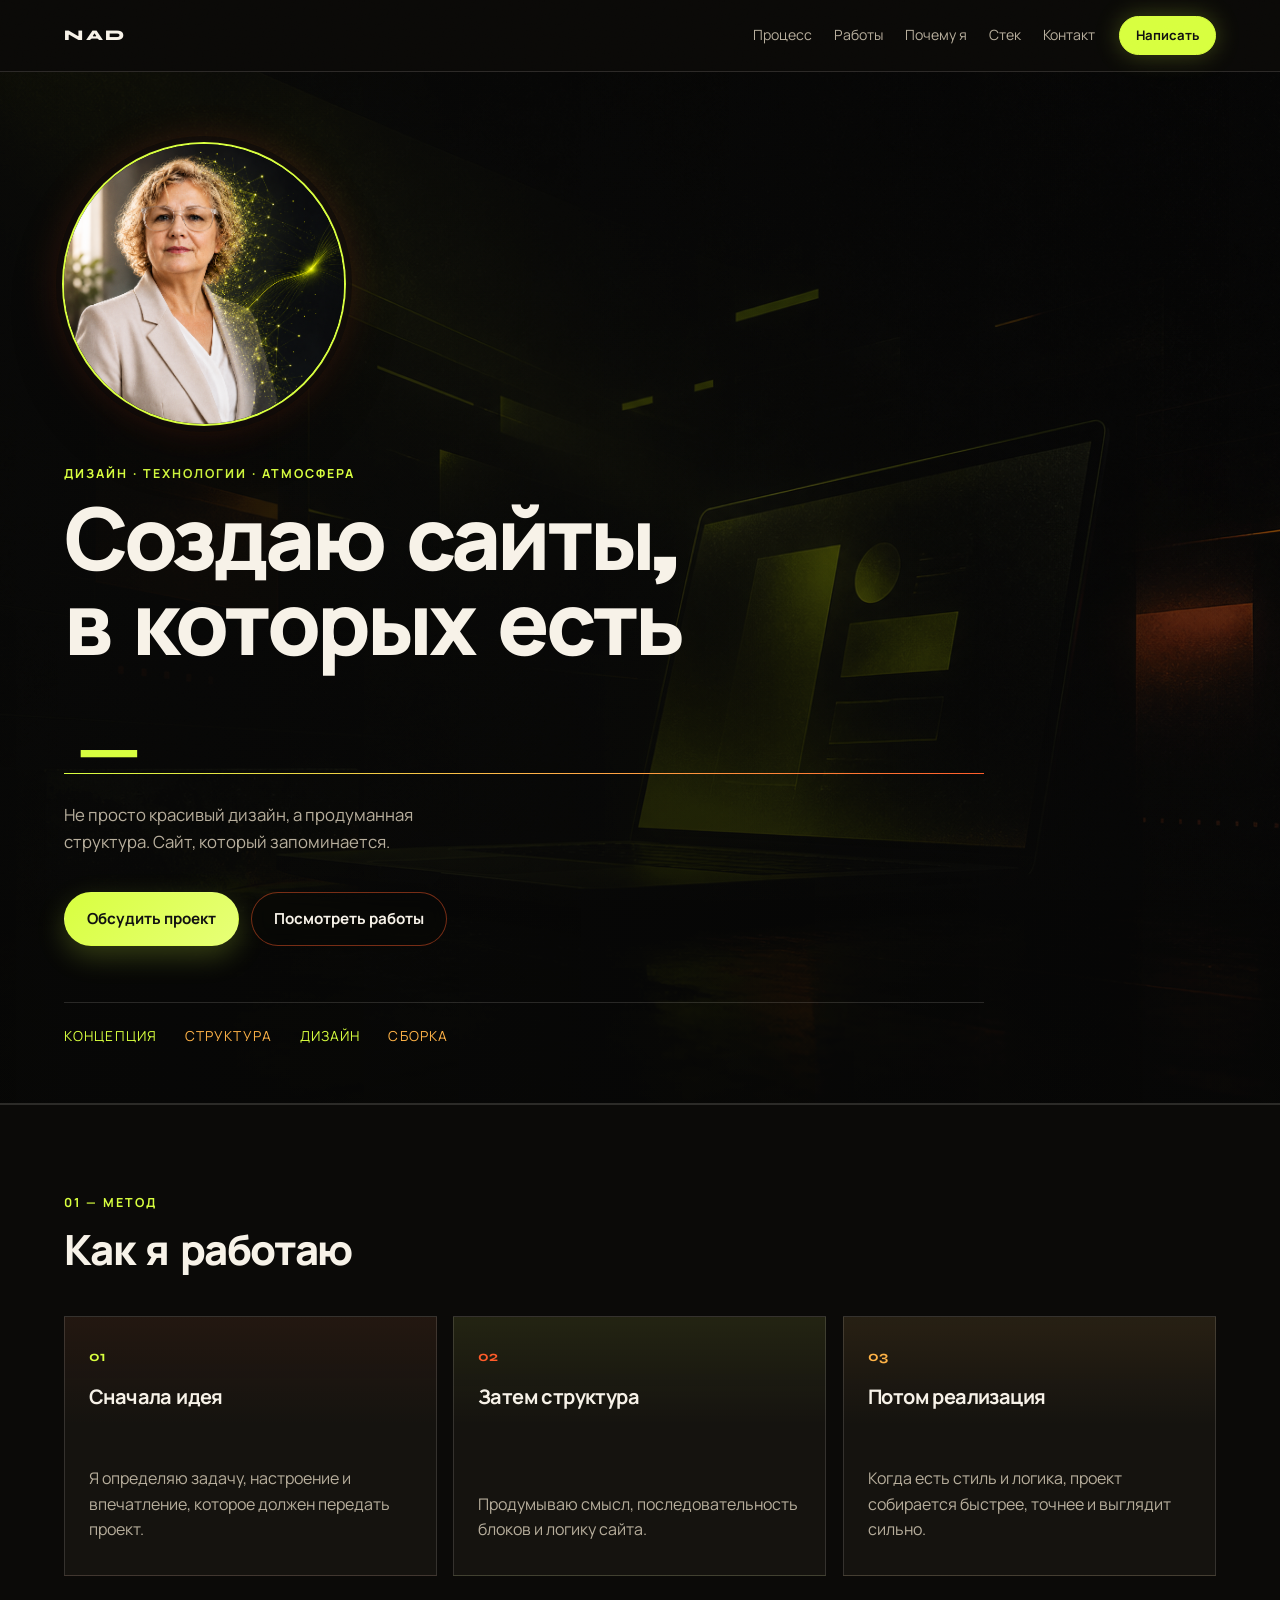
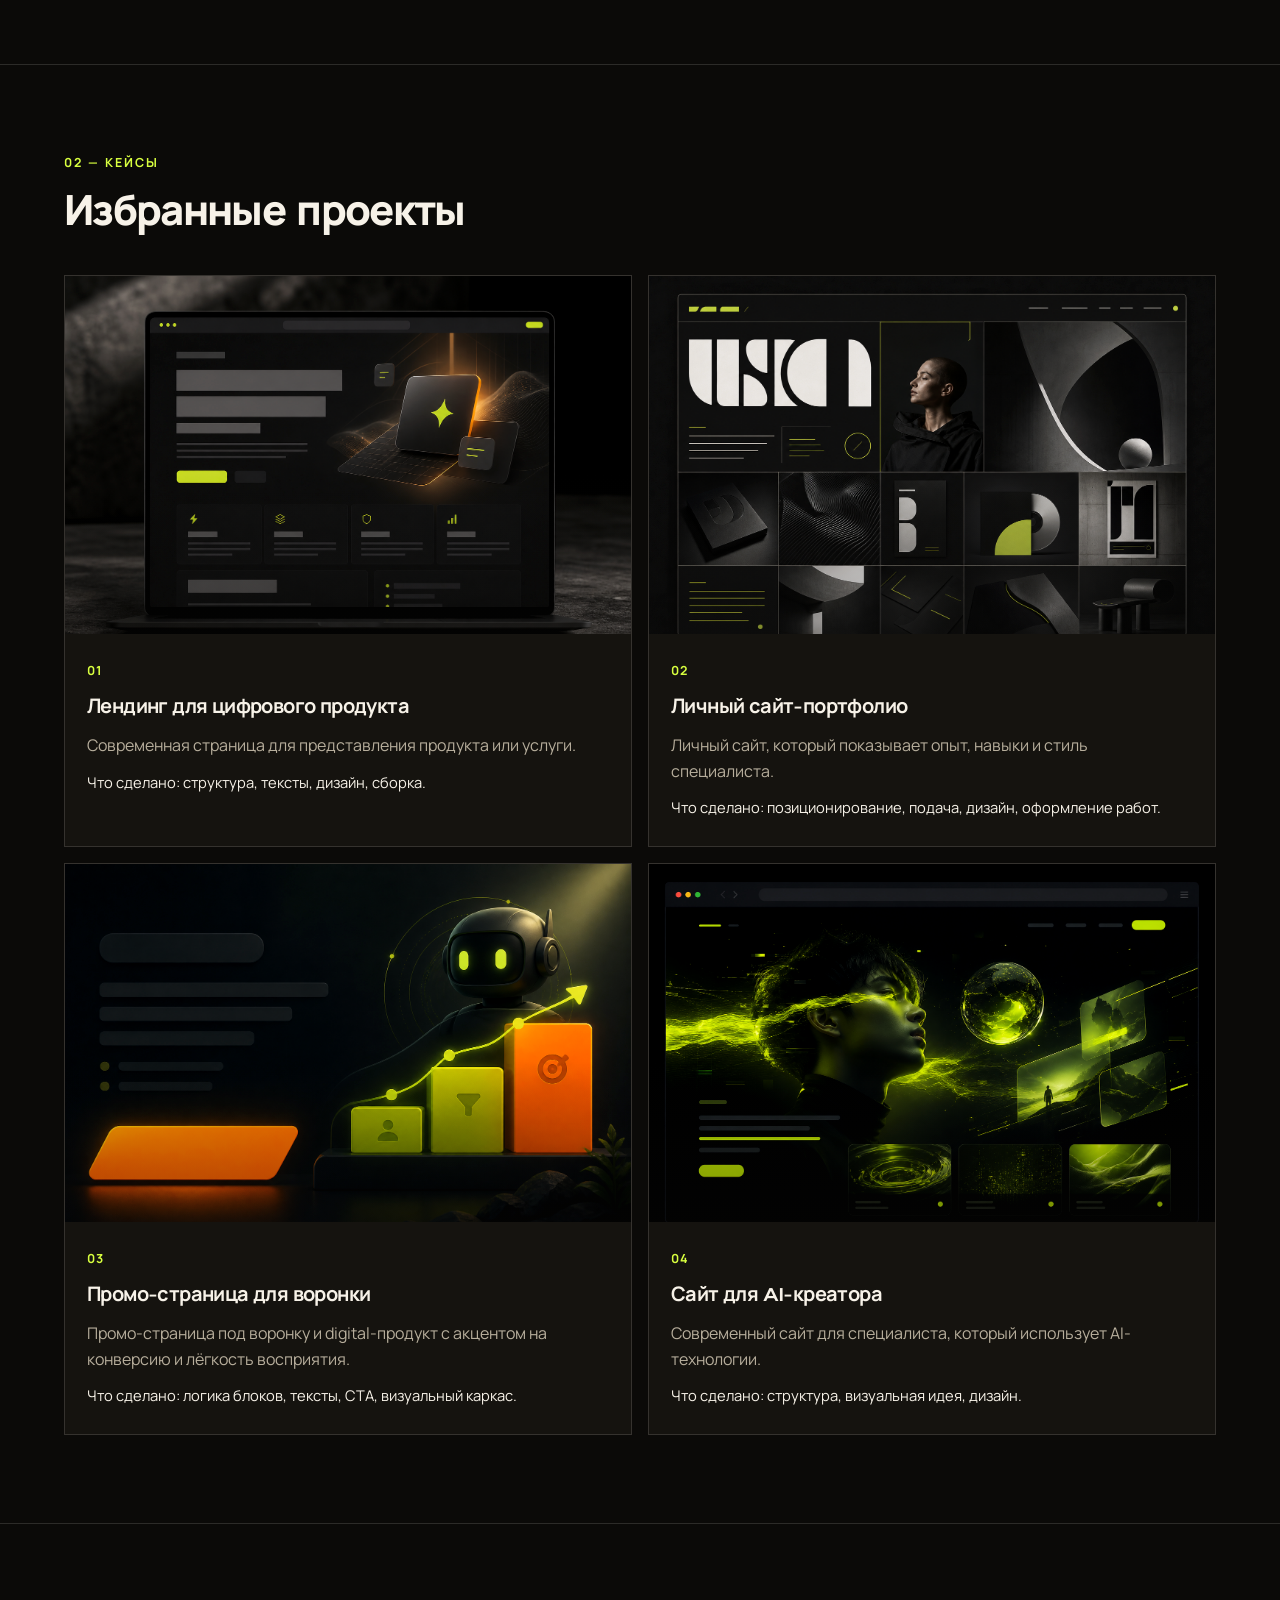
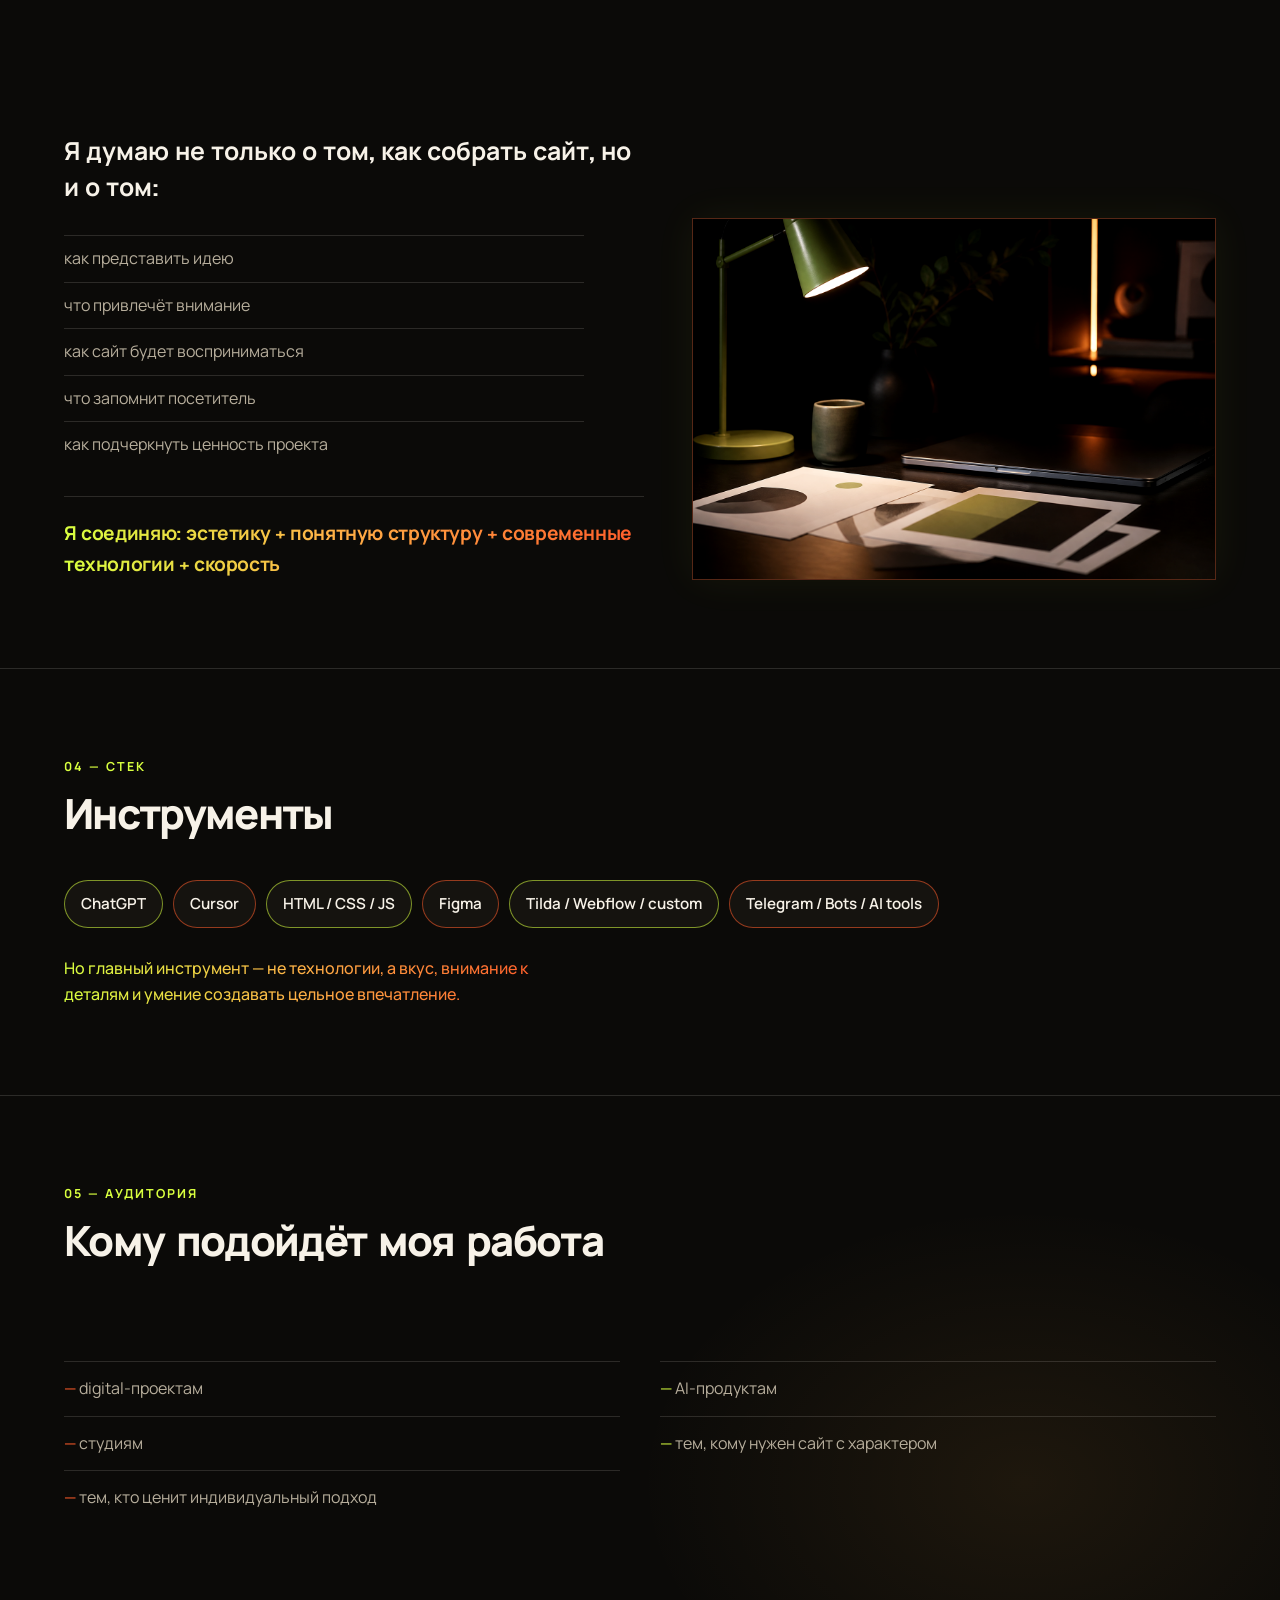
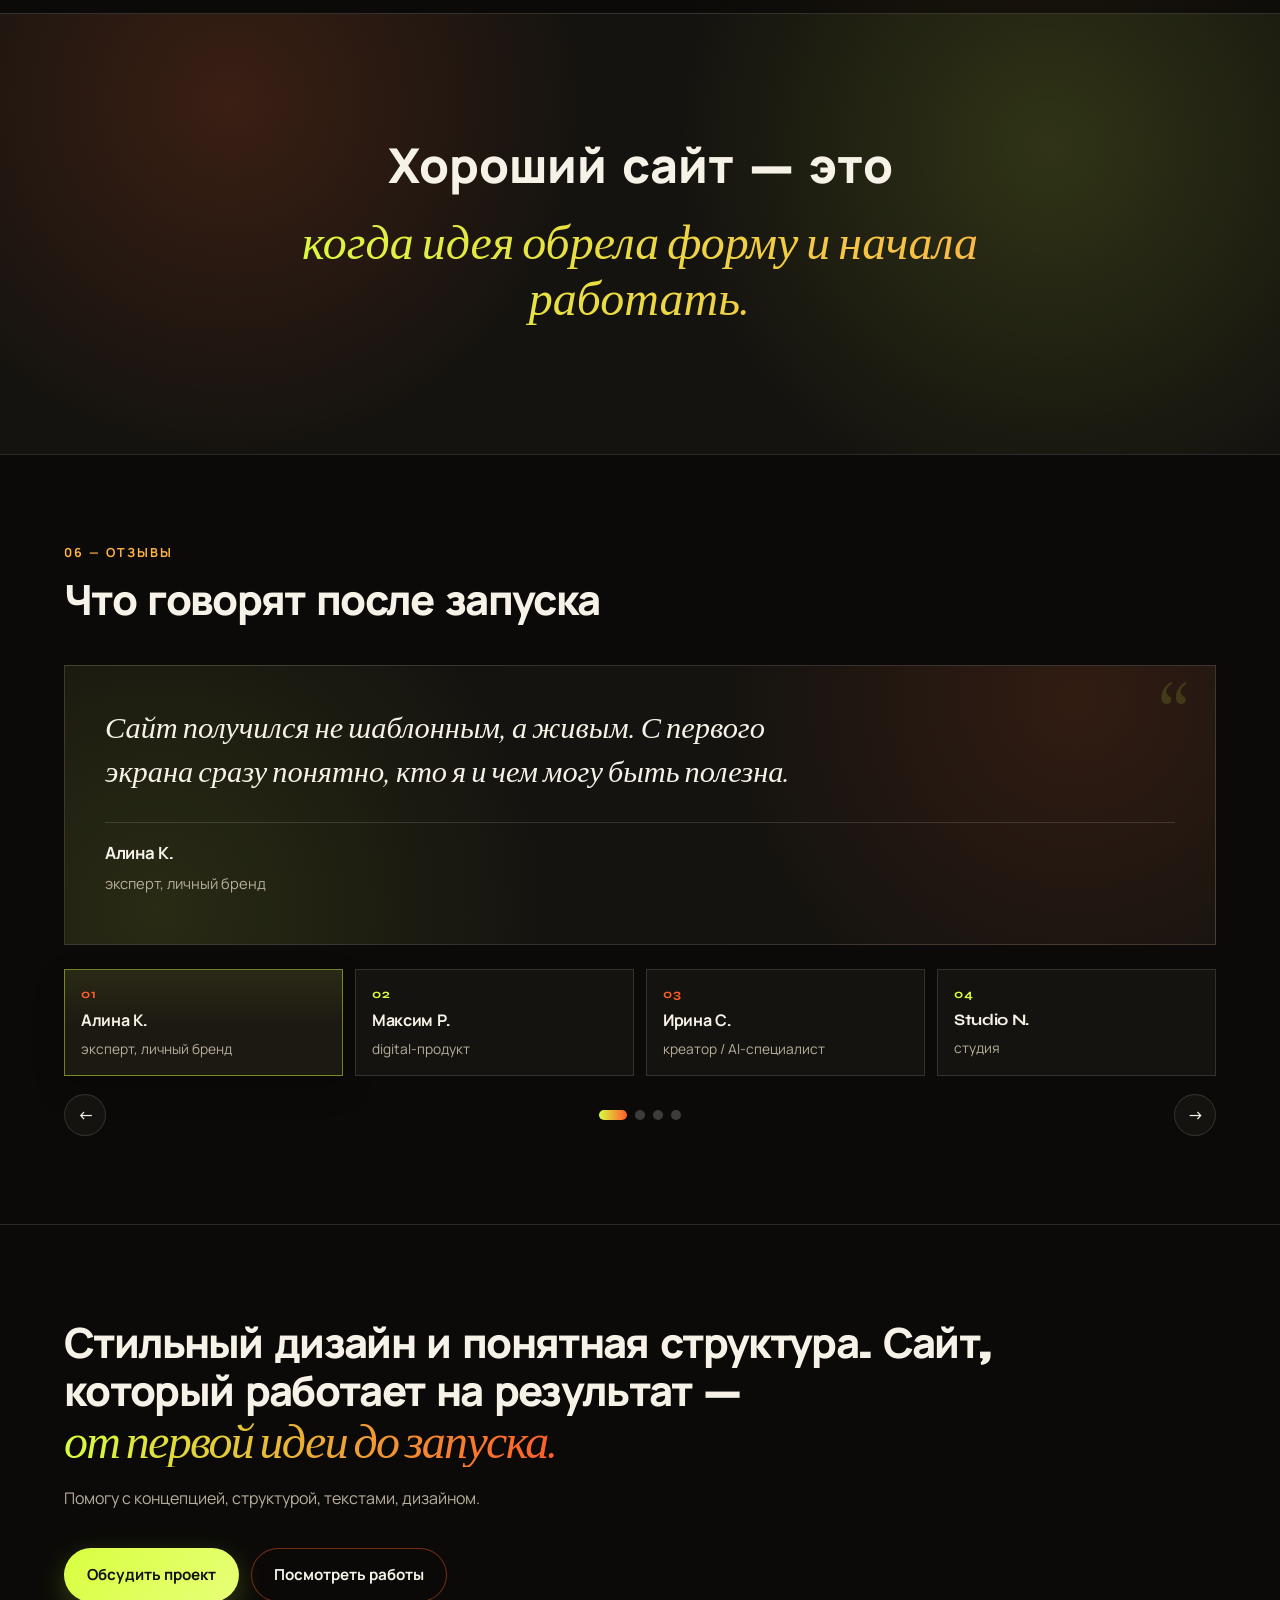
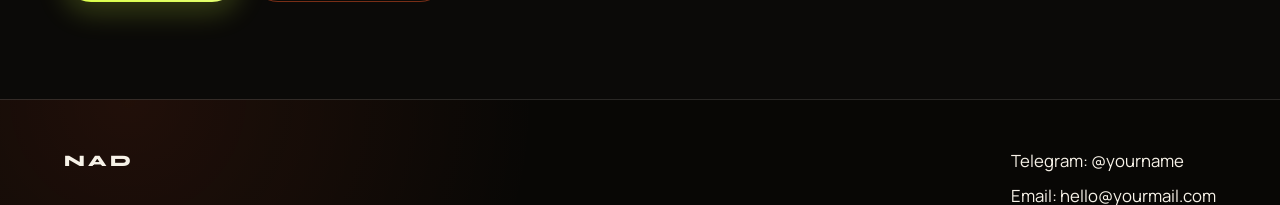
==== index.html @ 9523863a "Move index.html to root so GitHub Pages serves the site. Co-authored-by: Cursor <cursoragent@cursor." ====
﻿<!DOCTYPE html>
<html lang="ru">
<head>
  <meta charset="UTF-8" />
  <meta name="viewport" content="width=device-width, initial-scale=1.0" />
  <title>NAD — сайты с характером</title>
  <meta name="description" content="Концепция, структура, дизайн, сборка. От первой идеи до готовой страницы." />
  <link rel="preconnect" href="https://fonts.googleapis.com" />
  <link rel="preconnect" href="https://fonts.gstatic.com" crossorigin />
  <link href="https://fonts.googleapis.com/css2?family=Instrument+Serif:ital@0;1&family=Manrope:wght@400;500;600;700&family=Syne:wght@500;600;700;800&display=swap" rel="stylesheet" />
  <link rel="stylesheet" href="css/style.css" />
</head>
<body>
  <div class="noise" aria-hidden="true"></div>

  <header class="header">
    <a class="logo" href="#top">NAD</a>
    <input class="nav-toggle" type="checkbox" id="nav-toggle" />
    <label class="burger" for="nav-toggle" aria-label="Меню">
      <span></span>
    </label>
    <nav class="nav">
      <a href="#process">Процесс</a>
      <a href="#projects">Работы</a>
      <a href="#why">Почему я</a>
      <a href="#tools">Стек</a>
      <a href="#contact">Контакт</a>
    </nav>
    <a class="header-cta" href="https://t.me/yourname" target="_blank" rel="noopener">Написать</a>
  </header>

  <main id="top">
    <section class="hero">
      <div class="hero-media" aria-hidden="true">
        <img src="images/hero-atmosphere.png" alt="" />
      </div>
      <div class="hero-content">
        <figure class="hero-portrait">
          <img src="images/portrait.png" alt="NAD — портрет" />
        </figure>
        <div class="hero-copy">
          <p class="kicker">ДИЗАЙН · ТЕХНОЛОГИИ · АТМОСФЕРА</p>
          <h1
            class="text-type"
            data-text-type
            data-texts="Создаю сайты,\nв которых есть\nэнергия и характер"
            data-typing-speed="75"
            data-deleting-speed="50"
            data-pause-duration="1500"
            data-cursor-blink="0.5"
            data-cursor-character="_"
          >Создаю сайты,
в которых есть
<em>энергия и характер</em></h1>
          <p class="hero-lead">
            Не просто красивый дизайн, а продуманная структура. Сайт, который запоминается.
          </p>
          <div class="hero-actions">
            <a class="btn btn-primary" href="https://t.me/yourname" target="_blank" rel="noopener">Обсудить проект</a>
            <a class="btn btn-ghost" href="#projects">Посмотреть работы</a>
          </div>
          <div class="hero-meta">
            <span>Концепция</span>
            <span>Структура</span>
            <span>Дизайн</span>
            <span>Сборка</span>
          </div>
        </div>
      </div>
    </section>

    <section class="section" id="process">
      <div class="section-head" data-reveal>
        <p class="kicker">01 — Метод</p>
        <h2>Как я работаю</h2>
      </div>
      <div class="process-grid">
        <article class="process-card" data-reveal>
          <span class="num">01</span>
          <h3>Сначала идея</h3>
          <p>Я определяю задачу, настроение и впечатление, которое должен передать проект.</p>
        </article>
        <article class="process-card" data-reveal>
          <span class="num">02</span>
          <h3>Затем структура</h3>
          <p>Продумываю смысл, последовательность блоков и логику сайта.</p>
        </article>
        <article class="process-card" data-reveal>
          <span class="num">03</span>
          <h3>Потом реализация</h3>
          <p>Когда есть стиль и логика, проект собирается быстрее, точнее и выглядит сильно.</p>
        </article>
      </div>
    </section>

    <section class="section" id="projects">
      <div class="section-head" data-reveal>
        <p class="kicker">02 — Кейсы</p>
        <h2>Избранные проекты</h2>
      </div>
      <div class="projects-grid">
        <article class="project" data-reveal>
          <div class="project-visual">
            <img src="images/project-landing.png" alt="Превью лендинга для цифрового продукта" />
          </div>
          <div class="project-body">
            <span class="project-index">01</span>
            <h3>Лендинг для цифрового продукта</h3>
            <p>Современная страница для представления продукта или услуги.</p>
            <p class="done">Что сделано: структура, тексты, дизайн, сборка.</p>
          </div>
        </article>

        <article class="project" data-reveal>
          <div class="project-visual">
            <img src="images/project-portfolio.png" alt="Превью личного сайта-портфолио" />
          </div>
          <div class="project-body">
            <span class="project-index">02</span>
            <h3>Личный сайт-портфолио</h3>
            <p>Личный сайт, который показывает опыт, навыки и стиль специалиста.</p>
            <p class="done">Что сделано: позиционирование, подача, дизайн, оформление работ.</p>
          </div>
        </article>

        <article class="project" data-reveal>
          <div class="project-visual">
            <img src="images/project-funnel.png" alt="Превью промо-страницы для воронки" />
          </div>
          <div class="project-body">
            <span class="project-index">03</span>
            <h3>Промо-страница для воронки</h3>
            <p>Промо-страница под воронку и digital-продукт с акцентом на конверсию и лёгкость восприятия.</p>
            <p class="done">Что сделано: логика блоков, тексты, CTA, визуальный каркас.</p>
          </div>
        </article>

        <article class="project" data-reveal>
          <div class="project-visual">
            <img src="images/project-ai-creator.png" alt="Превью сайта для AI-креатора" />
          </div>
          <div class="project-body">
            <span class="project-index">04</span>
            <h3>Сайт для AI-креатора</h3>
            <p>Современный сайт для специалиста, который использует AI-технологии.</p>
            <p class="done">Что сделано: структура, визуальная идея, дизайн.</p>
          </div>
        </article>
      </div>
    </section>

    <section class="section why" id="why">
      <div class="section-head" data-reveal>
        <p class="kicker">03 — Подход</p>
        <h2>Мой подход — видеть проект целиком</h2>
      </div>
      <div class="why-layout">
        <div class="why-copy" data-reveal>
          <p class="why-lead">Я думаю не только о том, как собрать сайт, но и о том:</p>
          <div class="why-cols">
            <ul>
              <li>как представить идею</li>
              <li>что привлечёт внимание</li>
              <li>как сайт будет восприниматься</li>
              <li>что запомнит посетитель</li>
              <li>как подчеркнуть ценность проекта</li>
            </ul>
          </div>
          <p class="formula">Я соединяю: эстетику + понятную структуру + современные технологии + скорость</p>
        </div>
        <figure class="why-photo" data-reveal="fade">
          <img src="images/approach-workspace.png" alt="Атмосфера рабочей среды" />
        </figure>
      </div>
    </section>

    <section class="section" id="tools">
      <div class="section-head" data-reveal>
        <p class="kicker">04 — Стек</p>
        <h2>Инструменты</h2>
      </div>
      <div class="badges">
        <span data-reveal data-glow="lime">ChatGPT</span>
        <span data-reveal data-glow="orange">Cursor</span>
        <span data-reveal data-glow="lime">HTML / CSS / JS</span>
        <span data-reveal data-glow="orange">Figma</span>
        <span data-reveal data-glow="lime">Tilda / Webflow / custom</span>
        <span data-reveal data-glow="orange">Telegram / Bots / AI tools</span>
      </div>
      <p class="tools-note" data-reveal>Но главный инструмент — не технологии, а вкус, внимание к деталям и умение создавать цельное впечатление.</p>
    </section>

    <section class="section" id="audience">
      <div class="section-head" data-reveal>
        <p class="kicker">05 — Аудитория</p>
        <h2>Кому подойдёт моя работа</h2>
      </div>
      <ul class="audience">
        <li data-reveal>экспертам</li>
        <li data-reveal>креаторам</li>
        <li data-reveal>digital-проектам</li>
        <li data-reveal>AI-продуктам</li>
        <li data-reveal>студиям</li>
        <li data-reveal>тем, кому нужен сайт с характером</li>
        <li data-reveal>тем, кто ценит индивидуальный подход</li>
      </ul>
    </section>

    <section class="manifesto" id="manifesto" data-reveal="scale">
      <p>
        Хороший сайт — это
        <em> когда идея обрела форму и начала работать.</em>
      </p>
    </section>

    <section class="section testimonials" id="testimonials">
      <div class="section-head" data-reveal>
        <p class="kicker">06 — Отзывы</p>
        <h2>Что говорят после запуска</h2>
      </div>

      <div class="testimonials-shell" data-reveal>
        <article class="testimonial-panel is-active" aria-live="polite">
          <span class="testimonial-mark" aria-hidden="true">“</span>
          <blockquote class="testimonial-quote"></blockquote>
          <footer class="testimonial-meta">
            <p class="testimonial-name"></p>
            <p class="testimonial-role"></p>
          </footer>
        </article>

        <div class="testimonials-controls">
          <div class="testimonial-cards" role="tablist" aria-label="Отзывы клиентов"></div>
          <div class="testimonials-nav">
            <button class="testimonial-arrow testimonial-arrow--prev" type="button" aria-label="Предыдущий отзыв">←</button>
            <div class="testimonial-dots" role="tablist" aria-label="Выбор отзыва"></div>
            <button class="testimonial-arrow testimonial-arrow--next" type="button" aria-label="Следующий отзыв">→</button>
          </div>
        </div>
      </div>
    </section>

    <section class="cta" id="cta" data-reveal>
      <div class="cta-glow" aria-hidden="true"></div>
      <h2>Стильный дизайн и понятная структура. Сайт, который работает на результат — <em>от первой идеи до запуска.</em></h2>
      <p>Помогу с концепцией, структурой, текстами, дизайном.</p>
      <div class="hero-actions">
        <a class="btn btn-primary" href="https://t.me/yourname" target="_blank" rel="noopener">Обсудить проект</a>
        <a class="btn btn-ghost" href="#projects">Посмотреть работы</a>
      </div>
    </section>
  </main>

  <footer class="footer" id="contact">
    <div class="footer-top">
      <p class="footer-brand">NAD</p>
      <div class="footer-contacts">
        <a href="https://t.me/yourname" target="_blank" rel="noopener">Telegram: @yourname</a>
        <a href="mailto:hello@yourmail.com">Email: hello@yourmail.com</a>
      </div>
    </div>
    <p class="copy">© 2026 · сайты с характером</p>
  </footer>
  <script src="js/text-type.js" defer></script>
  <script src="js/reveal.js" defer></script>
  <script src="js/testimonials.js" defer></script>
</body>
</html>
---- css/style.css ----
:root {
  --bg: #0b0a08;
  --bg-2: #15130f;
  --bg-3: #1c1812;
  --text: #f7f2e8;
  --muted: #b7ae9c;
  --line: rgba(247, 242, 232, 0.14);
  --accent: #d8ff3f;
  --accent-2: #ff5c2a;
  --accent-3: #ffb347;
  --glow-lime: rgba(216, 255, 63, 0.18);
  --glow-orange: rgba(255, 92, 42, 0.2);

  --serif: "Instrument Serif", Georgia, serif;
  --display: "Syne", "Manrope", sans-serif;
  --sans: "Manrope", system-ui, sans-serif;

  --pad: clamp(20px, 5vw, 72px);
  --max: 1180px;
}

*,
*::before,
*::after {
  box-sizing: border-box;
}

html {
  scroll-behavior: smooth;
}

body {
  margin: 0;
  font-family: var(--sans);
  background:
    radial-gradient(900px 480px at 12% -8%, var(--glow-orange), transparent 55%),
    radial-gradient(800px 420px at 92% 8%, var(--glow-lime), transparent 50%),
    radial-gradient(700px 500px at 80% 70%, rgba(255, 179, 71, 0.08), transparent 55%),
    var(--bg);
  color: var(--text);
  line-height: 1.6;
  font-size: 1.05rem;
  overflow-x: hidden;
}

img {
  max-width: 100%;
  display: block;
}

a {
  color: inherit;
  text-decoration: none;
}

h1,
h2,
h3,
p,
ul {
  margin: 0;
}

.noise {
  pointer-events: none;
  position: fixed;
  inset: 0;
  z-index: 50;
  opacity: 0.07;
  mix-blend-mode: overlay;
  background-image: url("data:image/svg+xml,%3Csvg xmlns='http://www.w3.org/2000/svg' width='180' height='180'%3E%3Cfilter id='n'%3E%3CfeTurbulence type='fractalNoise' baseFrequency='.85' numOctaves='2' stitchTiles='stitch'/%3E%3C/filter%3E%3Crect width='180' height='180' filter='url(%23n)' opacity='.7'/%3E%3C/svg%3E");
}

.header {
  position: sticky;
  top: 0;
  z-index: 40;
  display: flex;
  align-items: center;
  gap: 24px;
  padding: 16px var(--pad);
  background: rgba(11, 10, 8, 0.78);
  backdrop-filter: blur(18px);
  border-bottom: 1px solid var(--line);
}

.logo {
  font-family: var(--display);
  font-weight: 800;
  letter-spacing: 0.18em;
  font-size: 0.92rem;
}

.nav {
  display: flex;
  gap: 22px;
  margin-left: auto;
  font-size: 0.88rem;
  color: var(--muted);
}

.nav a:hover {
  color: var(--accent);
}

.header-cta {
  border: 1px solid var(--accent);
  color: #111;
  background: var(--accent);
  padding: 8px 16px;
  border-radius: 999px;
  font-size: 0.82rem;
  font-weight: 700;
  box-shadow: 0 0 24px rgba(216, 255, 63, 0.25);
}

.nav-toggle {
  display: none;
}

.burger {
  display: none;
}

.hero {
  position: relative;
  min-height: min(100vh, 920px);
  display: flex;
  align-items: flex-start;
  padding: 0;
  max-width: none;
  margin: 0;
  overflow: hidden;
  border-bottom: 1px solid var(--line);
}

.hero-media {
  position: absolute;
  inset: 0;
  z-index: 0;
}

.hero-media img {
  width: 100%;
  height: 100%;
  object-fit: cover;
  object-position: center;
  transform: scale(1.02);
  animation: heroDrift 18s ease-in-out infinite alternate;
}

.hero-media::after {
  content: "";
  position: absolute;
  inset: 0;
  background:
    linear-gradient(90deg, rgba(7, 7, 6, 0.92) 0%, rgba(7, 7, 6, 0.72) 42%, rgba(7, 7, 6, 0.35) 100%),
    linear-gradient(180deg, rgba(7, 7, 6, 0.35) 0%, rgba(7, 7, 6, 0.15) 40%, rgba(7, 7, 6, 0.88) 100%);
}

.hero-content {
  position: relative;
  z-index: 1;
  width: 100%;
  max-width: calc(var(--max) + var(--pad) * 2);
  margin: 0 auto;
  padding: clamp(56px, 8vh, 88px) var(--pad) 56px;
  display: grid;
  grid-template-columns: 1fr;
  gap: clamp(28px, 4vw, 40px);
  align-items: start;
  justify-items: start;
}

.hero-copy {
  min-width: 0;
  width: 100%;
  max-width: 920px;
}

.hero-portrait {
  margin: 0;
  justify-self: start;
  width: min(42vw, 280px);
  aspect-ratio: 1;
  border-radius: 50%;
  overflow: hidden;
  background: #050504;
  box-shadow:
    0 0 0 2px var(--accent),
    0 0 0 8px rgba(11, 10, 8, 0.65),
    0 0 40px rgba(255, 92, 42, 0.22),
    0 24px 50px rgba(0, 0, 0, 0.45);
  animation: portraitIn 1s ease both;
}

.hero-portrait img {
  width: 100%;
  height: 100%;
  object-fit: cover;
  object-position: center;
  display: block;
  transform: scale(1.02);
}

@keyframes portraitIn {
  from {
    opacity: 0;
    transform: translateY(18px) scale(0.96);
  }
  to {
    opacity: 1;
    transform: none;
  }
}

@keyframes heroDrift {
  from {
    transform: scale(1.02) translate3d(0, 0, 0);
  }
  to {
    transform: scale(1.08) translate3d(-1.5%, -1%, 0);
  }
}

@media (prefers-reduced-motion: reduce) {
  .hero-media img {
    animation: none;
  }
}

.kicker {
  font-size: 0.78rem;
  font-weight: 700;
  letter-spacing: 0.16em;
  text-transform: uppercase;
  color: var(--accent);
  font-family: var(--sans);
  margin-bottom: 16px;
}

.section {
  padding: 88px var(--pad);
  max-width: calc(var(--max) + var(--pad) * 2);
  margin: 0 auto;
  border-top: 1px solid var(--line);
}

.section-head {
  margin-bottom: 40px;
}

.section-head h2 {
  font-family: var(--display);
  font-size: clamp(1.7rem, 3.6vw, 2.6rem);
  font-weight: 800;
  letter-spacing: -0.04em;
  line-height: 1.12;
  color: var(--text);
  max-width: 20ch;
}

.hero h1 {
  font-family: var(--display);
  font-weight: 800;
  font-size: clamp(2.4rem, 7vw, 5.4rem);
  line-height: 0.98;
  letter-spacing: -0.045em;
  max-width: none;
}

.hero h1 em,
.text-type__content em {
  font-family: var(--serif);
  font-style: italic;
  font-weight: 400;
  background: linear-gradient(
    90deg,
    var(--accent) 0%,
    var(--accent-3) 48%,
    var(--accent-2) 100%
  );
  -webkit-background-clip: text;
  background-clip: text;
  color: transparent;
  white-space: nowrap;
}

.text-type {
  display: block;
  min-width: 0;
  white-space: normal;
  padding-bottom: 18px;
  border-bottom: 1px solid transparent;
  border-image: linear-gradient(
    90deg,
    var(--accent) 0%,
    var(--accent-3) 50%,
    var(--accent-2) 100%
  ) 1;
}

.text-type__content {
  display: inline;
}

.text-type__cursor {
  display: inline-block;
  margin-left: 0.12em;
  color: var(--accent);
  font-style: normal;
  font-family: var(--display);
  font-weight: 500;
  animation: cursorBlink var(--cursor-blink, 0.4s) ease-in-out infinite;
}

@keyframes cursorBlink {
  0%,
  45% {
    opacity: 1;
  }
  50%,
  100% {
    opacity: 0;
  }
}

@media (prefers-reduced-motion: reduce) {
  .text-type__cursor {
    animation: none;
    opacity: 1;
  }
}

.hero-lead {
  max-width: 42ch;
  margin-top: 28px;
  color: var(--muted);
  font-size: 1.05rem;
  line-height: 1.6;
  font-family: var(--sans);
}

.hero-actions {
  display: flex;
  flex-wrap: wrap;
  gap: 12px;
  margin-top: 36px;
}

.btn {
  display: inline-flex;
  align-items: center;
  justify-content: center;
  padding: 14px 22px;
  border-radius: 999px;
  font-weight: 700;
  font-size: 0.95rem;
  border: 1px solid transparent;
  transition: transform 0.2s ease, background 0.2s ease, color 0.2s ease, border-color 0.2s ease;
}

.btn:hover {
  transform: translateY(-2px);
}

.btn-primary {
  background: linear-gradient(135deg, var(--accent) 0%, #e7ff78 100%);
  color: #111;
  box-shadow: 0 10px 28px rgba(216, 255, 63, 0.22);
}

.btn-ghost {
  border-color: rgba(255, 92, 42, 0.45);
  color: var(--text);
  background: rgba(11, 10, 8, 0.35);
  backdrop-filter: blur(10px);
}

.btn-ghost:hover {
  border-color: var(--accent-2);
  color: var(--accent-3);
}

.hero-meta {
  display: flex;
  flex-wrap: wrap;
  gap: 10px 28px;
  margin-top: 56px;
  padding-top: 22px;
  border-top: 1px solid var(--line);
  color: var(--muted);
  font-size: 0.86rem;
  letter-spacing: 0.08em;
  text-transform: uppercase;
}

.hero-meta span:nth-child(odd) {
  color: var(--accent);
}

.hero-meta span:nth-child(even) {
  color: var(--accent-3);
}

.process-grid,
.projects-grid {
  display: grid;
  gap: 16px;
}

.process-grid {
  grid-template-columns: repeat(3, 1fr);
}

.process-card {
  background: linear-gradient(180deg, rgba(255, 92, 42, 0.06), transparent 42%), var(--bg-2);
  border: 1px solid var(--line);
  padding: 28px 24px 32px;
  min-height: 260px;
  display: flex;
  flex-direction: column;
  gap: 14px;
}

.process-card:nth-child(2) {
  background: linear-gradient(180deg, rgba(216, 255, 63, 0.07), transparent 42%), var(--bg-2);
}

.process-card:nth-child(3) {
  background: linear-gradient(180deg, rgba(255, 179, 71, 0.08), transparent 42%), var(--bg-2);
}

.process-card .num {
  font-family: var(--display);
  color: var(--accent);
  font-weight: 700;
  font-size: 0.9rem;
}

.process-card:nth-child(2) .num {
  color: var(--accent-2);
}

.process-card:nth-child(3) .num {
  color: var(--accent-3);
}

.process-card h3 {
  font-family: var(--display);
  font-size: 1.25rem;
  font-weight: 700;
  letter-spacing: -0.03em;
  color: var(--text);
}

.process-card p {
  color: var(--muted);
  font-size: 1rem;
  line-height: 1.6;
  margin-top: auto;
}

.projects-grid {
  grid-template-columns: 1fr 1fr;
}

.project {
  background: var(--bg-2);
  border: 1px solid var(--line);
  overflow: hidden;
  display: grid;
  grid-template-rows: minmax(220px, 28vw) 1fr;
  transition: transform 0.25s ease, border-color 0.25s ease;
}

.project:hover {
  transform: translateY(-6px);
  border-color: rgba(255, 92, 42, 0.45);
  box-shadow: 0 18px 40px rgba(0, 0, 0, 0.28);
}

.project-visual {
  position: relative;
  overflow: hidden;
  background: #120f0c;
}

.project-visual img {
  width: 100%;
  height: 100%;
  object-fit: cover;
  object-position: center top;
  transition: transform 0.55s ease, filter 0.55s ease;
  filter: saturate(1.05) contrast(1.04);
}

.project:hover .project-visual img {
  transform: scale(1.05);
  filter: saturate(1.05) contrast(1.08);
}

.project-visual::after {
  content: "";
  position: absolute;
  inset: 0;
  background: linear-gradient(180deg, transparent 55%, rgba(7, 7, 6, 0.35) 100%);
  pointer-events: none;
}

.project-body {
  padding: 22px 22px 26px;
}

.project-index {
  font-family: var(--sans);
  color: var(--accent);
  font-size: 0.78rem;
  font-weight: 700;
  letter-spacing: 0.12em;
}

.project-body h3 {
  font-family: var(--display);
  font-size: 1.25rem;
  font-weight: 700;
  margin: 8px 0 10px;
  letter-spacing: -0.03em;
  color: var(--text);
}

.project-body p {
  color: var(--muted);
  font-size: 1rem;
  line-height: 1.6;
}

.done {
  margin-top: 12px !important;
  color: var(--text) !important;
  font-size: 0.92rem !important;
}

.why-layout {
  display: grid;
  grid-template-columns: 1.05fr 0.95fr;
  gap: clamp(24px, 4vw, 48px);
  align-items: end;
}

.why-copy {
  display: grid;
  gap: 28px;
}

.why-lead {
  font-family: var(--display);
  font-size: clamp(1.2rem, 2.2vw, 1.55rem);
  font-weight: 700;
  line-height: 1.45;
  color: var(--text);
  max-width: 36ch;
}

.why-cols {
  display: grid;
  grid-template-columns: 1fr;
  gap: 24px;
  max-width: 520px;
}

.why-photo {
  margin: 0;
  position: relative;
  overflow: hidden;
  border: 1px solid rgba(255, 92, 42, 0.28);
  background: var(--bg-2);
  min-height: 320px;
  box-shadow: 0 0 40px rgba(216, 255, 63, 0.06);
}

.why-photo img {
  width: 100%;
  height: 100%;
  min-height: 360px;
  object-fit: cover;
  display: block;
  filter: saturate(0.9) contrast(1.05);
}

.why-cols ul {
  list-style: none;
  padding: 0;
}

.why-cols li {
  padding: 10px 0;
  border-top: 1px solid var(--line);
  font-family: var(--sans);
  font-size: 1rem;
  color: var(--muted);
  line-height: 1.6;
  transition: color 0.25s ease, padding-left 0.25s ease;
}

.why-cols li:hover {
  color: var(--accent-3);
  padding-left: 6px;
}

.formula {
  font-family: var(--display);
  font-size: clamp(1rem, 1.8vw, 1.2rem);
  font-weight: 700;
  letter-spacing: -0.02em;
  padding: 22px 0 0;
  border-top: 1px solid var(--line);
  background: linear-gradient(90deg, var(--accent), var(--accent-3) 45%, var(--accent-2));
  -webkit-background-clip: text;
  background-clip: text;
  color: transparent;
}

.badges {
  display: flex;
  flex-wrap: wrap;
  gap: 10px;
}

.badges span {
  border: 1px solid var(--line);
  border-radius: 999px;
  padding: 11px 16px;
  font-family: var(--sans);
  font-size: 0.95rem;
  font-weight: 600;
  color: var(--text);
  background: var(--bg-2);
  transition: border-color 0.25s ease, box-shadow 0.25s ease, transform 0.25s ease, background 0.25s ease;
}

.badges span[data-glow="lime"] {
  border-color: rgba(216, 255, 63, 0.55);
}

.badges span[data-glow="orange"] {
  border-color: rgba(255, 92, 42, 0.55);
}

.badges span:hover {
  transform: translateY(-3px);
  background: var(--bg-3);
}

.badges span[data-glow="lime"]:hover {
  border-color: var(--accent);
  box-shadow: 0 0 0 1px rgba(216, 255, 63, 0.12), 0 8px 20px rgba(216, 255, 63, 0.08);
}

.badges span[data-glow="orange"]:hover {
  border-color: var(--accent-2);
  box-shadow: 0 0 0 1px rgba(255, 92, 42, 0.12), 0 8px 20px rgba(255, 92, 42, 0.1);
}

.tools-note {
  margin-top: 28px;
  max-width: 48ch;
  font-family: var(--sans);
  font-style: normal;
  font-size: 1rem;
  font-weight: 500;
  line-height: 1.6;
  background: linear-gradient(90deg, var(--accent) 0%, var(--accent-3) 48%, var(--accent-2) 100%);
  -webkit-background-clip: text;
  background-clip: text;
  color: transparent;
}

.audience {
  list-style: none;
  padding: 0;
  display: grid;
  grid-template-columns: 1fr 1fr;
  gap: 0 40px;
}

.audience li {
  padding: 14px 0;
  border-top: 1px solid var(--line);
  font-family: var(--sans);
  font-size: 1rem;
  color: var(--muted);
  line-height: 1.6;
  cursor: default;
  transition: color 0.25s ease, padding-left 0.25s ease;
}

.audience li::before {
  content: "— ";
  color: var(--accent-2);
  transition: color 0.25s ease;
}

.audience li:nth-child(even)::before {
  color: var(--accent);
}

.audience li:hover {
  color: var(--accent-3);
  padding-left: 6px;
}

.audience li:hover::before {
  color: var(--accent-3);
}

.manifesto {
  position: relative;
  padding: clamp(80px, 14vh, 140px) var(--pad);
  border-top: 1px solid var(--line);
  overflow: hidden;
  background:
    radial-gradient(circle at 18% 20%, rgba(255, 92, 42, 0.16), transparent 32%),
    radial-gradient(circle at 82% 30%, rgba(216, 255, 63, 0.14), transparent 34%),
    var(--bg-2);
}

.manifesto p {
  max-width: 16ch;
  margin: 0 auto;
  text-align: center;
  font-family: var(--display);
  font-size: clamp(1.7rem, 4.4vw, 3rem);
  font-weight: 800;
  line-height: 1.18;
  color: var(--text);
}

.manifesto em {
  display: block;
  margin-top: 18px;
  font-family: var(--serif);
  font-style: italic;
  font-weight: 400;
  background: linear-gradient(90deg, var(--accent), var(--accent-3));
  -webkit-background-clip: text;
  background-clip: text;
  color: transparent;
}

#testimonials .kicker {
  color: var(--accent-3);
}

.testimonials-shell {
  display: grid;
  gap: 24px;
}

.testimonial-panel {
  position: relative;
  min-height: 280px;
  padding: clamp(28px, 4vw, 40px);
  border: 1px solid var(--line);
  background:
    radial-gradient(circle at 88% 12%, rgba(255, 92, 42, 0.12), transparent 34%),
    radial-gradient(circle at 8% 88%, rgba(216, 255, 63, 0.1), transparent 36%),
    var(--bg-2);
  overflow: hidden;
  transition: opacity 0.45s ease, transform 0.45s ease;
}

.testimonial-panel.is-switching {
  opacity: 0;
  transform: translateY(10px);
}

.testimonial-mark {
  position: absolute;
  top: 12px;
  right: 22px;
  font-family: var(--serif);
  font-size: clamp(4rem, 10vw, 6rem);
  line-height: 1;
  color: rgba(216, 255, 63, 0.14);
  pointer-events: none;
}

.testimonial-quote {
  position: relative;
  z-index: 1;
  margin: 0;
  max-width: 52ch;
  font-family: var(--serif);
  font-size: clamp(1.35rem, 2.6vw, 1.9rem);
  font-style: italic;
  line-height: 1.45;
  color: var(--text);
}

.testimonial-meta {
  position: relative;
  z-index: 1;
  margin-top: 28px;
  padding-top: 18px;
  border-top: 1px solid var(--line);
}

.testimonial-name {
  font-family: var(--display);
  font-size: 1.05rem;
  font-weight: 700;
  letter-spacing: -0.02em;
  color: var(--text);
}

.testimonial-role {
  margin-top: 4px;
  font-family: var(--sans);
  font-size: 0.92rem;
  color: var(--muted);
}

.testimonials-controls {
  display: grid;
  gap: 18px;
}

.testimonial-cards {
  display: grid;
  grid-template-columns: repeat(4, minmax(0, 1fr));
  gap: 12px;
}

.testimonial-card {
  appearance: none;
  border: 1px solid var(--line);
  background: var(--bg-2);
  color: inherit;
  text-align: left;
  padding: 16px;
  cursor: pointer;
  display: grid;
  gap: 8px;
  transition:
    transform 0.25s ease,
    border-color 0.25s ease,
    box-shadow 0.25s ease,
    background 0.25s ease;
}

.testimonial-card:hover {
  transform: translateY(-3px);
  border-color: rgba(255, 179, 71, 0.45);
}

.testimonial-card.is-active {
  border-color: rgba(216, 255, 63, 0.45);
  background:
    linear-gradient(180deg, rgba(216, 255, 63, 0.08), transparent 55%),
    var(--bg-3);
  box-shadow: 0 12px 28px rgba(0, 0, 0, 0.22);
}

.testimonial-card__index {
  font-family: var(--display);
  font-size: 0.78rem;
  font-weight: 700;
  letter-spacing: 0.12em;
  color: var(--accent-2);
}

.testimonial-card:nth-child(even) .testimonial-card__index {
  color: var(--accent);
}

.testimonial-card__name {
  font-family: var(--display);
  font-size: 1rem;
  font-weight: 700;
  letter-spacing: -0.02em;
  color: var(--text);
}

.testimonial-card__role {
  font-family: var(--sans);
  font-size: 0.86rem;
  color: var(--muted);
  line-height: 1.45;
}

.testimonials-nav {
  display: flex;
  align-items: center;
  justify-content: space-between;
  gap: 16px;
}

.testimonial-arrow {
  width: 42px;
  height: 42px;
  border-radius: 999px;
  border: 1px solid var(--line);
  background: var(--bg-2);
  color: var(--text);
  font-family: var(--display);
  font-size: 1rem;
  cursor: pointer;
  transition: transform 0.2s ease, border-color 0.2s ease, color 0.2s ease;
}

.testimonial-arrow:hover {
  transform: translateY(-2px);
  border-color: rgba(255, 92, 42, 0.45);
  color: var(--accent-3);
}

.testimonial-dots {
  display: flex;
  align-items: center;
  justify-content: center;
  gap: 8px;
  flex: 1;
}

.testimonial-dot {
  width: 10px;
  height: 10px;
  border-radius: 999px;
  border: 0;
  padding: 0;
  background: rgba(247, 242, 232, 0.22);
  cursor: pointer;
  transition: transform 0.2s ease, background 0.2s ease, width 0.2s ease;
}

.testimonial-dot.is-active {
  width: 28px;
  background: linear-gradient(90deg, var(--accent), var(--accent-2));
}

.cta {
  position: relative;
  padding: 96px var(--pad);
  max-width: calc(var(--max) + var(--pad) * 2);
  margin: 0 auto;
  border-top: 1px solid var(--line);
  overflow: hidden;
}

.cta h2 {
  position: relative;
  font-family: var(--display);
  font-size: clamp(1.7rem, 3.6vw, 2.6rem);
  font-weight: 800;
  letter-spacing: -0.04em;
  line-height: 1.15;
  color: var(--text);
  max-width: 22ch;
}

/* ВАЖНО: ваш запрос — фраза в em на одной строке, 3rem, Serif + градиент */
.cta h2 em {
  font-family: var(--serif);
  font-style: italic;
  font-weight: 400;
  font-size: 3rem;
  line-height: 1.05;
  display: inline-block;
  white-space: nowrap;
  background: linear-gradient(90deg, var(--accent) 0%, var(--accent-2) 100%);
  -webkit-background-clip: text;
  background-clip: text;
  color: transparent;
}

.cta p {
  position: relative;
  margin-top: 18px;
  color: var(--muted);
  max-width: 46ch;
  font-family: var(--sans);
  font-size: 1rem;
  line-height: 1.6;
}

.footer {
  padding: 48px var(--pad) 32px;
  border-top: 1px solid var(--line);
  background: radial-gradient(circle at 10% 0%, rgba(255, 92, 42, 0.1), transparent 35%), #080705;
}

.footer-top {
  display: flex;
  justify-content: space-between;
  gap: 24px;
  flex-wrap: wrap;
  align-items: flex-start;
}

.footer-brand {
  font-family: var(--display);
  font-size: 1rem;
  font-weight: 800;
  letter-spacing: 0.18em;
  color: var(--text);
}

.footer-contacts {
  display: grid;
  gap: 8px;
  font-family: var(--sans);
}

.footer-contacts a:hover {
  color: var(--accent);
}

.copy {
  margin-top: 28px;
  color: var(--muted);
  font-family: var(--sans);
  font-size: 0.8rem;
}

@media (max-width: 900px) {
  .process-grid,
  .projects-grid,
  .why-layout,
  .why-cols,
  .audience,
  .testimonial-cards {
    grid-template-columns: 1fr 1fr;
  }

  .testimonial-panel {
    min-height: 0;
  }

  .why-photo {
    order: -1;
    min-height: 240px;
  }

  .hero-content {
    grid-template-columns: 1fr;
    padding-top: 64px;
    padding-bottom: 48px;
    justify-items: start;
  }

  .hero-portrait {
    order: 0;
    justify-self: start;
    width: min(58vw, 220px);
  }

  .nav,
  .header-cta {
    display: none;
  }

  .burger {
    display: grid;
    place-items: center;
    margin-left: auto;
    width: 42px;
    height: 42px;
    cursor: pointer;
  }

  .burger span,
  .burger span::before,
  .burger span::after {
    display: block;
    width: 20px;
    height: 1.5px;
    background: var(--text);
    position: relative;
  }

  .burger span::before,
  .burger span::after {
    content: "";
    position: absolute;
    left: 0;
  }

  .burger span::before {
    top: -6px;
  }
  .burger span::after {
    top: 6px;
  }
}

@media (max-width: 560px) {
  .project {
    grid-template-rows: 180px 1fr;
  }
  .manifesto p {
    max-width: none;
    text-align: left;
  }

  .testimonial-cards {
    grid-template-columns: 1fr;
  }

  .testimonial-quote {
    max-width: none;
  }
}

/* Scroll reveal (минимально поддерживаемая база под ваш reveal.js) */
[data-reveal] {
  opacity: 0;
  transform: translate3d(0, 28px, 0);
  transition: opacity 0.7s cubic-bezier(0.22, 1, 0.36, 1),
    transform 0.7s cubic-bezier(0.22, 1, 0.36, 1);
  will-change: opacity, transform;
}

[data-reveal].is-visible {
  opacity: 1;
  transform: none;
}

[data-reveal="fade"] {
  transform: translate3d(0, 16px, 0) scale(0.985);
}

[data-reveal="scale"] {
  transform: translate3d(0, 18px, 0) scale(0.97);
}

@media (prefers-reduced-motion: reduce) {
  [data-reveal] {
    opacity: 1;
    transform: none;
    transition: none;
  }
}
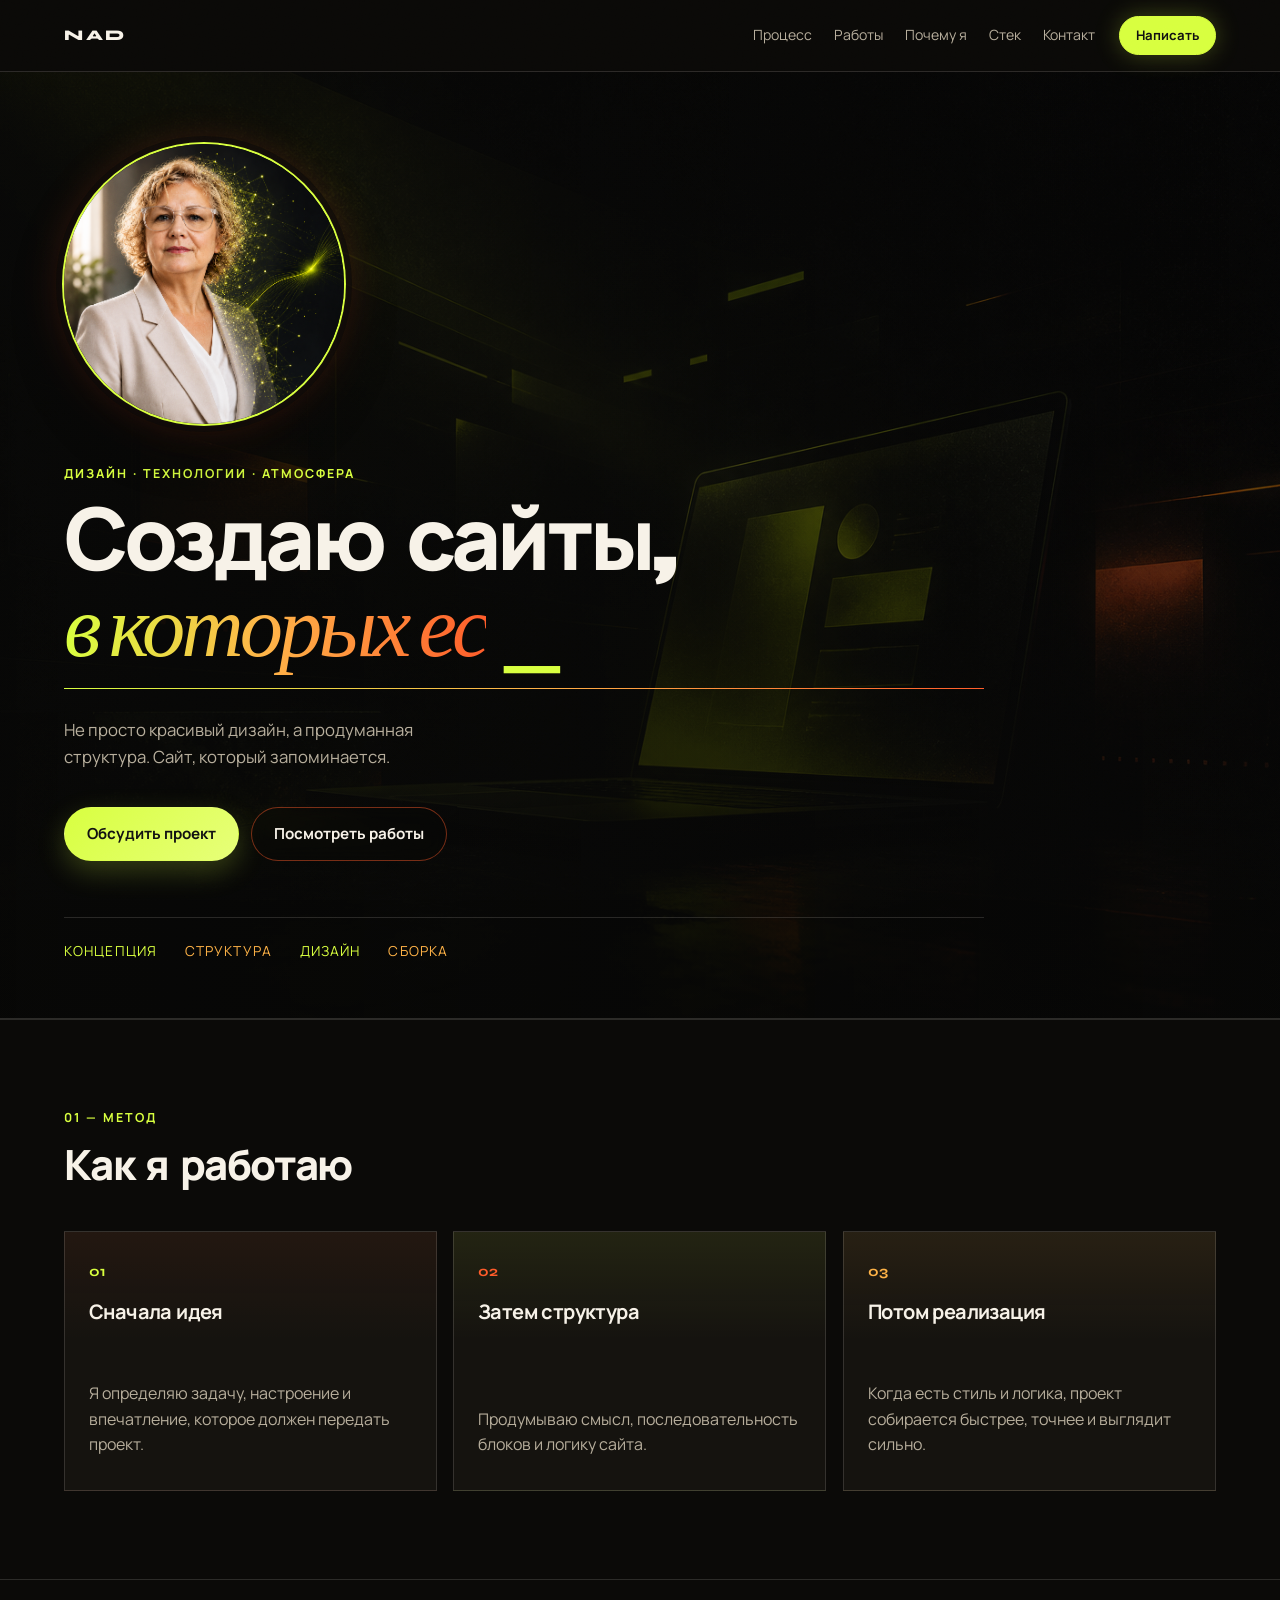
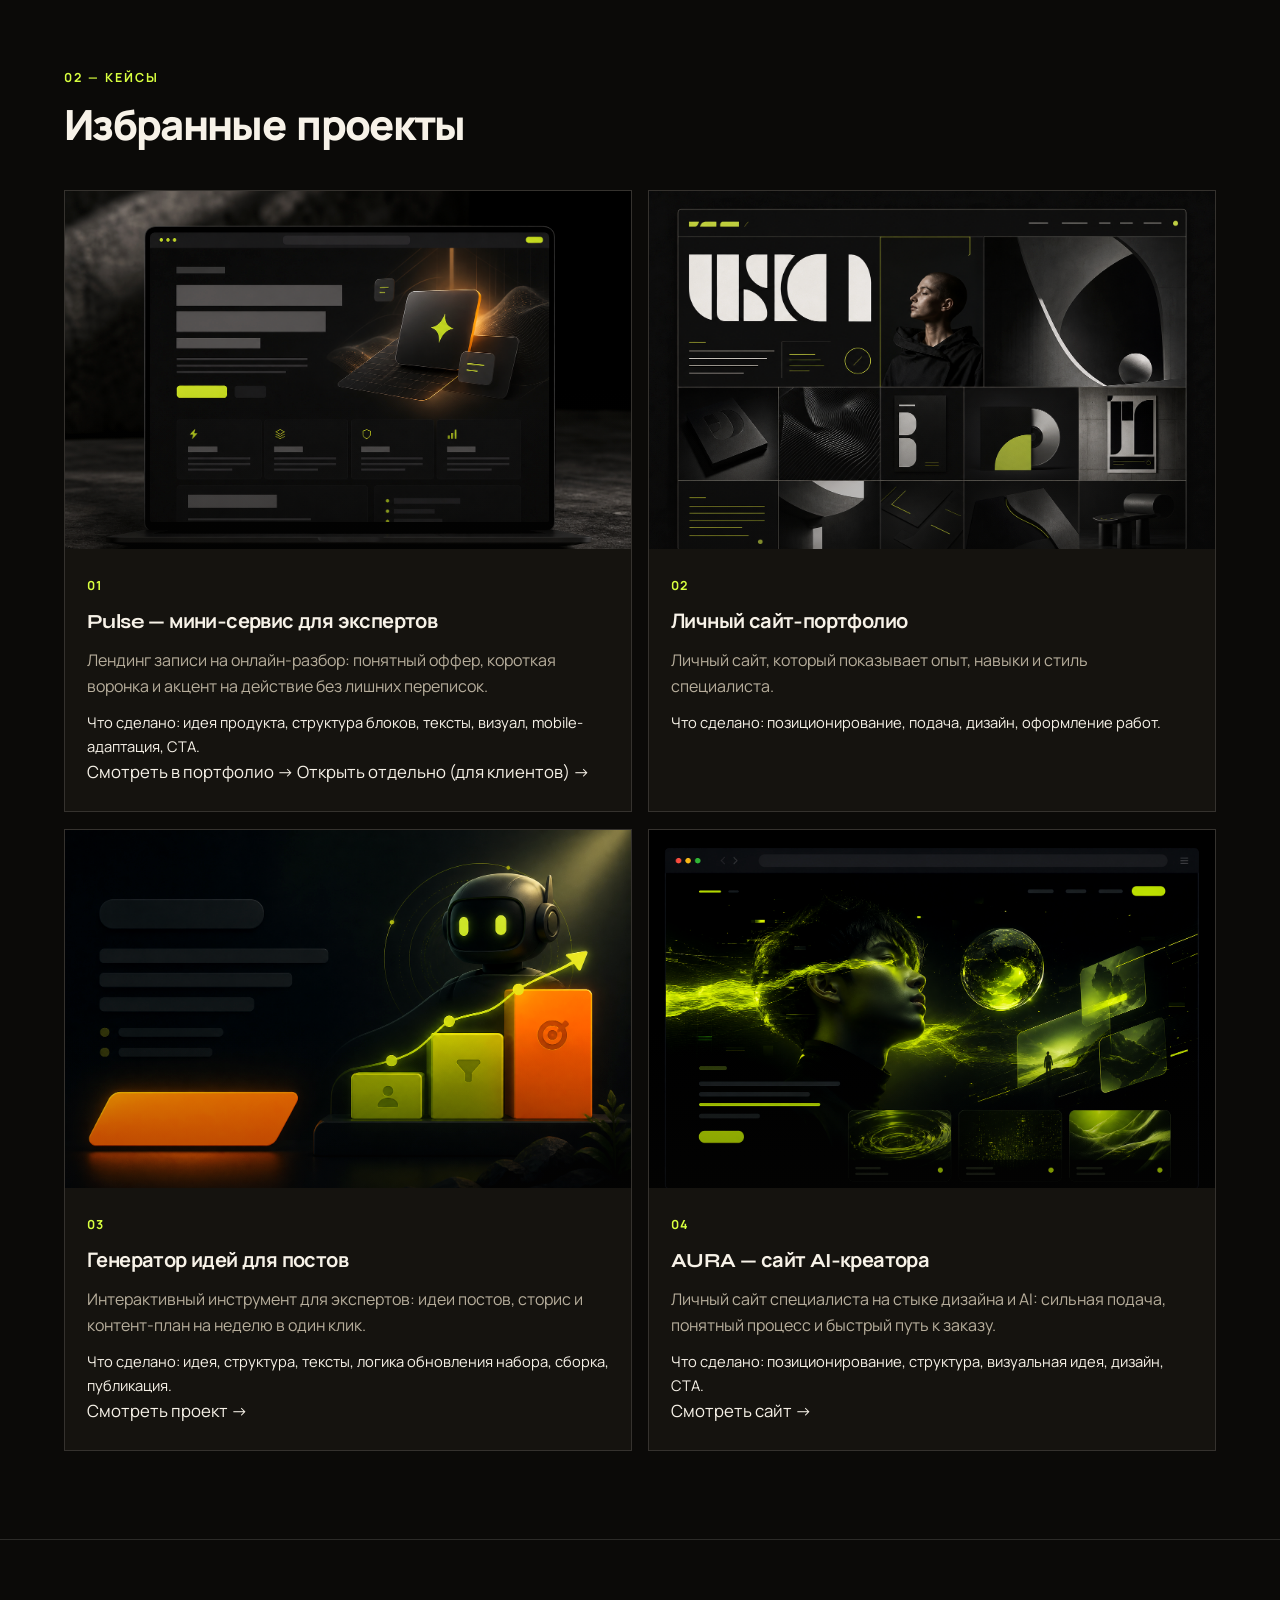
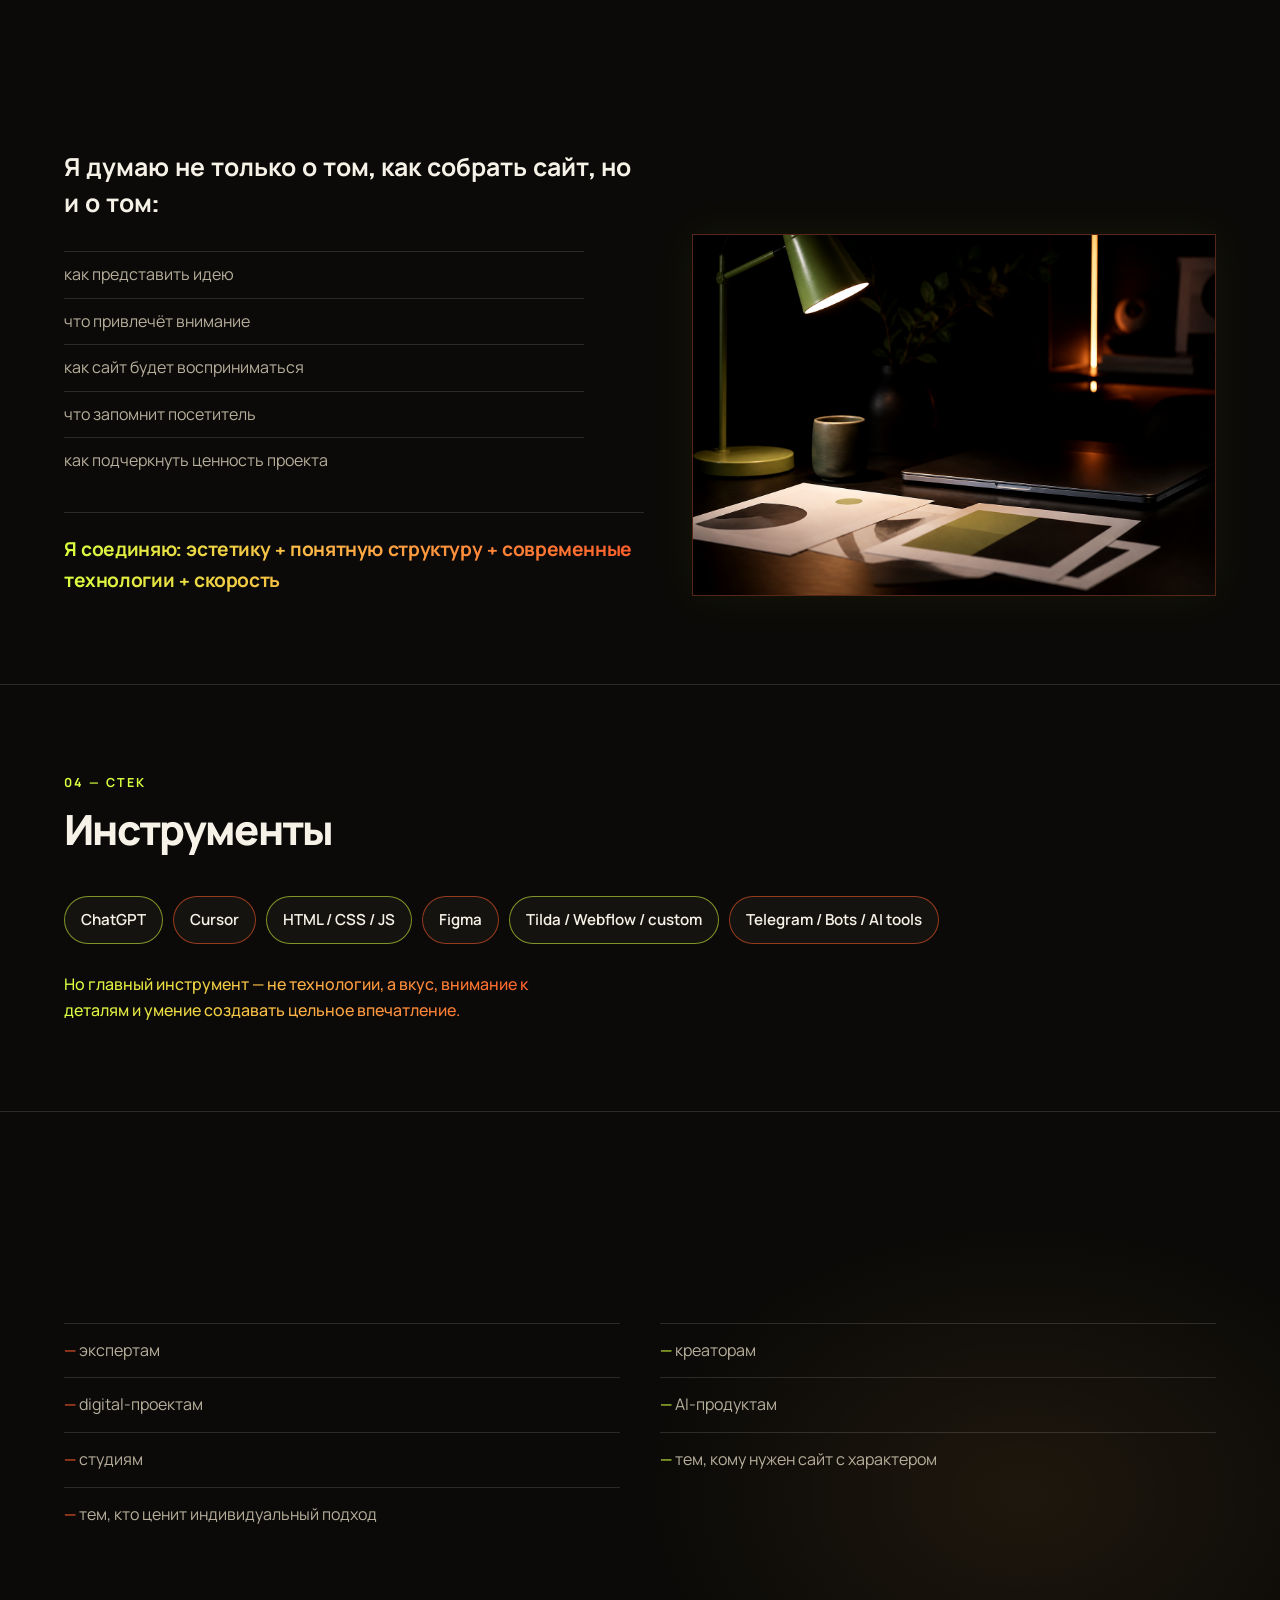
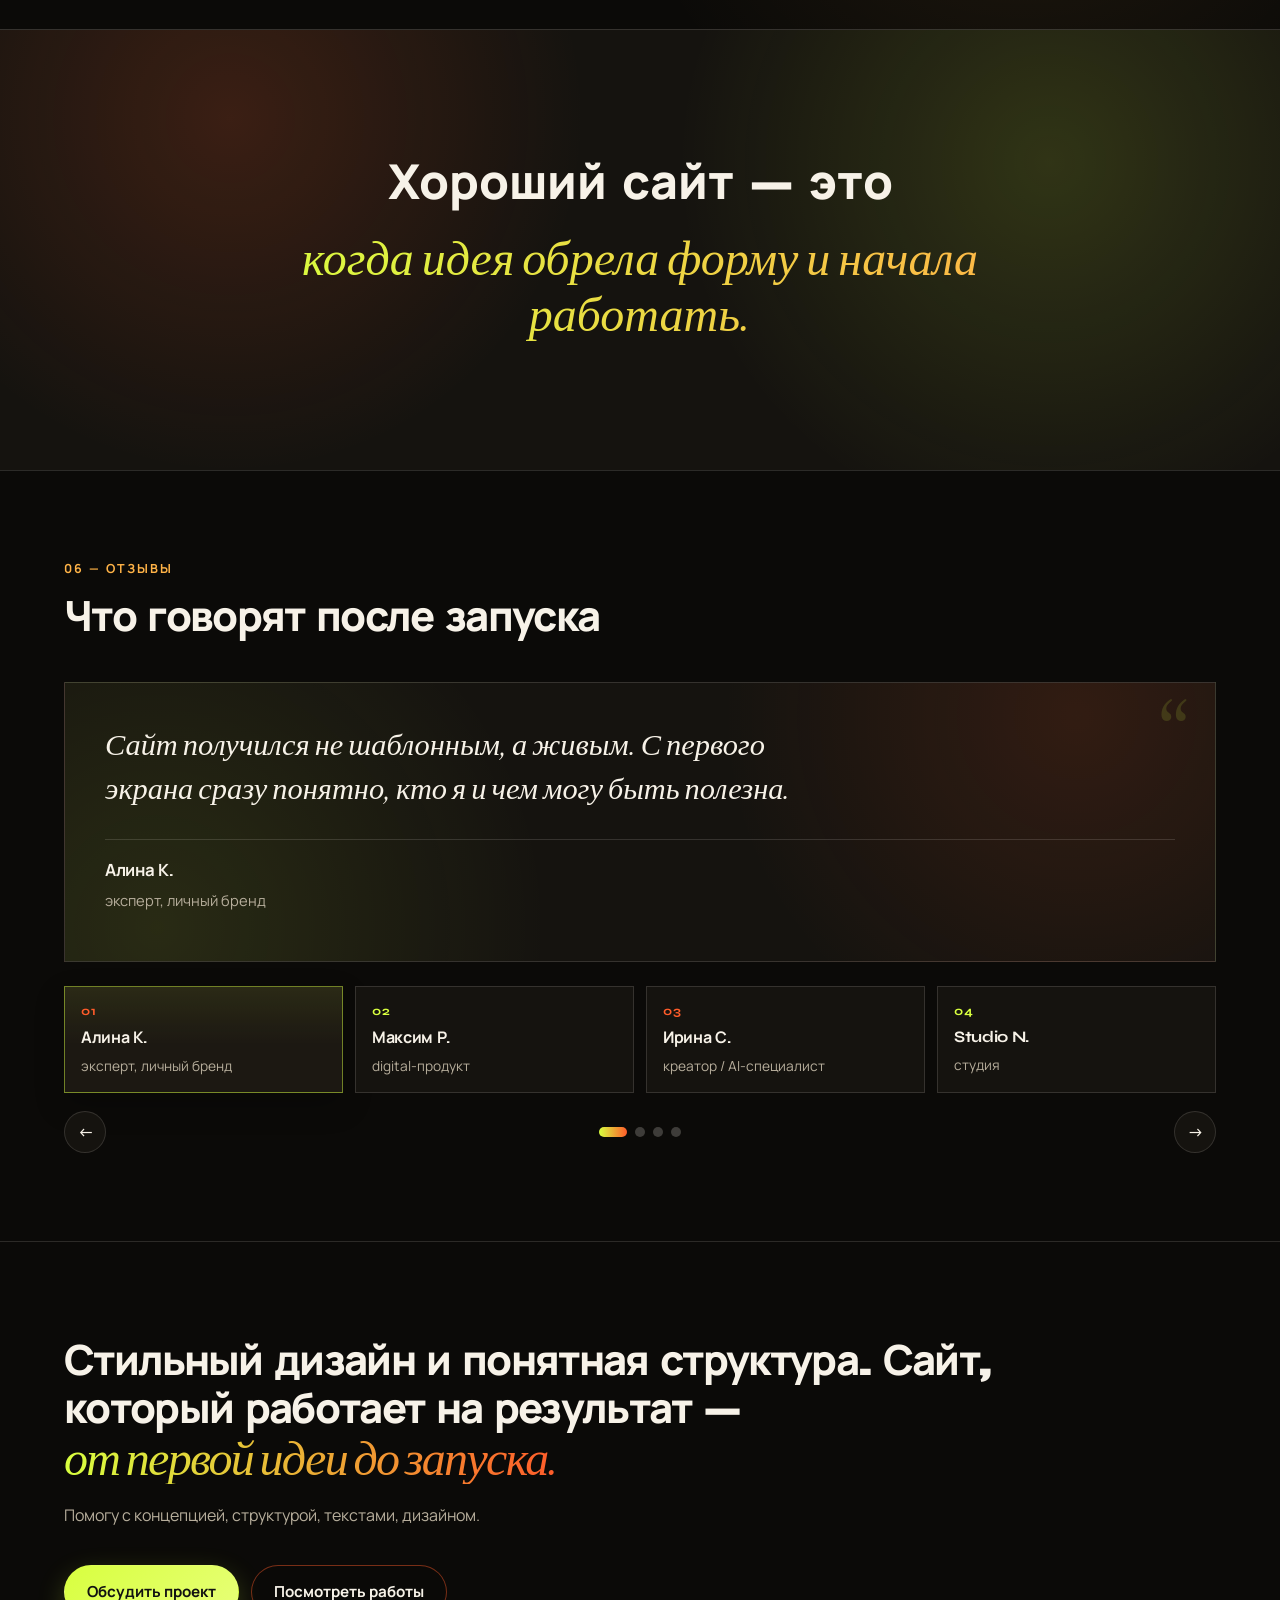
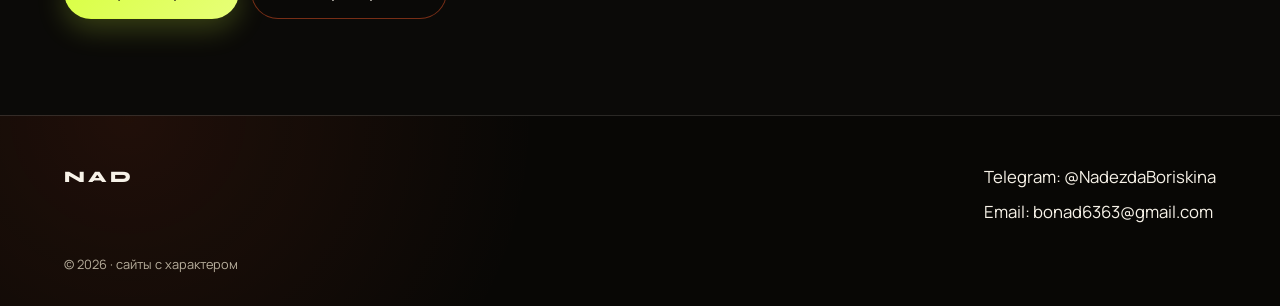
==== commit b9ae6daa: "Update Pulse case study and link standalone client demo. Ship mobile adaptation, who-section 3D art," ====
--- a/index.html
+++ b/index.html
@@ -26,7 +26,7 @@
       <a href="#tools">Стек</a>
       <a href="#contact">Контакт</a>
     </nav>
-    <a class="header-cta" href="https://t.me/yourname" target="_blank" rel="noopener">Написать</a>
+    <a class="header-cta" href="https://t.me/NadezdaBoriskina" target="_blank" rel="noopener">Написать</a>
   </header>
 
   <main id="top">
@@ -56,7 +56,7 @@
             Не просто красивый дизайн, а продуманная структура. Сайт, который запоминается.
           </p>
           <div class="hero-actions">
-            <a class="btn btn-primary" href="https://t.me/yourname" target="_blank" rel="noopener">Обсудить проект</a>
+            <a class="btn btn-primary" href="https://t.me/NadezdaBoriskina" target="_blank" rel="noopener">Обсудить проект</a>
             <a class="btn btn-ghost" href="#projects">Посмотреть работы</a>
           </div>
           <div class="hero-meta">
@@ -101,13 +101,17 @@
       <div class="projects-grid">
         <article class="project" data-reveal>
           <div class="project-visual">
-            <img src="images/project-landing.png" alt="Превью лендинга для цифрового продукта" />
+            <a href="pulse/index.html">
+              <img src="images/project-landing.png" alt="Превью лендинга Pulse — мини-сервис для экспертов" />
+            </a>
           </div>
           <div class="project-body">
             <span class="project-index">01</span>
-            <h3>Лендинг для цифрового продукта</h3>
-            <p>Современная страница для представления продукта или услуги.</p>
-            <p class="done">Что сделано: структура, тексты, дизайн, сборка.</p>
+            <h3><a href="pulse/index.html">Pulse — мини-сервис для экспертов</a></h3>
+            <p>Лендинг записи на онлайн-разбор: понятный оффер, короткая воронка и акцент на действие без лишних переписок.</p>
+            <p class="done">Что сделано: идея продукта, структура блоков, тексты, визуал, mobile-адаптация, CTA.</p>
+            <a class="project-link" href="pulse/index.html">Смотреть в портфолио →</a>
+            <a class="project-link" href="https://bonad6363-tech.github.io/pulse-landing/" target="_blank" rel="noopener">Открыть отдельно (для клиентов) →</a>
           </div>
         </article>
 
@@ -125,25 +129,31 @@
 
         <article class="project" data-reveal>
           <div class="project-visual">
-            <img src="images/project-funnel.png" alt="Превью промо-страницы для воронки" />
+            <a href="https://bonad6363-tech.github.io/Lesson--3-VC-test/" target="_blank" rel="noopener">
+              <img src="images/project-funnel.png" alt="Превью генератора идей для постов" />
+            </a>
           </div>
           <div class="project-body">
             <span class="project-index">03</span>
-            <h3>Промо-страница для воронки</h3>
-            <p>Промо-страница под воронку и digital-продукт с акцентом на конверсию и лёгкость восприятия.</p>
-            <p class="done">Что сделано: логика блоков, тексты, CTA, визуальный каркас.</p>
-          </div>
-        </article>
-
-        <article class="project" data-reveal>
-          <div class="project-visual">
-            <img src="images/project-ai-creator.png" alt="Превью сайта для AI-креатора" />
+            <h3><a href="https://bonad6363-tech.github.io/Lesson--3-VC-test/" target="_blank" rel="noopener">Генератор идей для постов</a></h3>
+            <p>Интерактивный инструмент для экспертов: идеи постов, сторис и контент-план на неделю в один клик.</p>
+            <p class="done">Что сделано: идея, структура, тексты, логика обновления набора, сборка, публикация.</p>
+            <a class="project-link" href="https://bonad6363-tech.github.io/Lesson--3-VC-test/" target="_blank" rel="noopener">Смотреть проект →</a>
+          </div>
+        </article>
+
+        <article class="project" data-reveal>
+          <div class="project-visual">
+            <a href="aura/index.html">
+              <img src="images/project-ai-creator.png" alt="Превью сайта AURA — AI-креатор" />
+            </a>
           </div>
           <div class="project-body">
             <span class="project-index">04</span>
-            <h3>Сайт для AI-креатора</h3>
-            <p>Современный сайт для специалиста, который использует AI-технологии.</p>
-            <p class="done">Что сделано: структура, визуальная идея, дизайн.</p>
+            <h3><a href="aura/index.html">AURA — сайт AI-креатора</a></h3>
+            <p>Личный сайт специалиста на стыке дизайна и AI: сильная подача, понятный процесс и быстрый путь к заказу.</p>
+            <p class="done">Что сделано: позиционирование, структура, визуальная идея, дизайн, CTA.</p>
+            <a class="project-link" href="aura/index.html">Смотреть сайт →</a>
           </div>
         </article>
       </div>
@@ -245,7 +255,7 @@
       <h2>Стильный дизайн и понятная структура. Сайт, который работает на результат — <em>от первой идеи до запуска.</em></h2>
       <p>Помогу с концепцией, структурой, текстами, дизайном.</p>
       <div class="hero-actions">
-        <a class="btn btn-primary" href="https://t.me/yourname" target="_blank" rel="noopener">Обсудить проект</a>
+        <a class="btn btn-primary" href="https://t.me/NadezdaBoriskina" target="_blank" rel="noopener">Обсудить проект</a>
         <a class="btn btn-ghost" href="#projects">Посмотреть работы</a>
       </div>
     </section>
@@ -255,8 +265,8 @@
     <div class="footer-top">
       <p class="footer-brand">NAD</p>
       <div class="footer-contacts">
-        <a href="https://t.me/yourname" target="_blank" rel="noopener">Telegram: @yourname</a>
-        <a href="mailto:hello@yourmail.com">Email: hello@yourmail.com</a>
+        <a href="https://t.me/NadezdaBoriskina" target="_blank" rel="noopener">Telegram: @NadezdaBoriskina</a>
+        <a href="mailto:bonad6363@gmail.com">Email: bonad6363@gmail.com</a>
       </div>
     </div>
     <p class="copy">© 2026 · сайты с характером</p>
